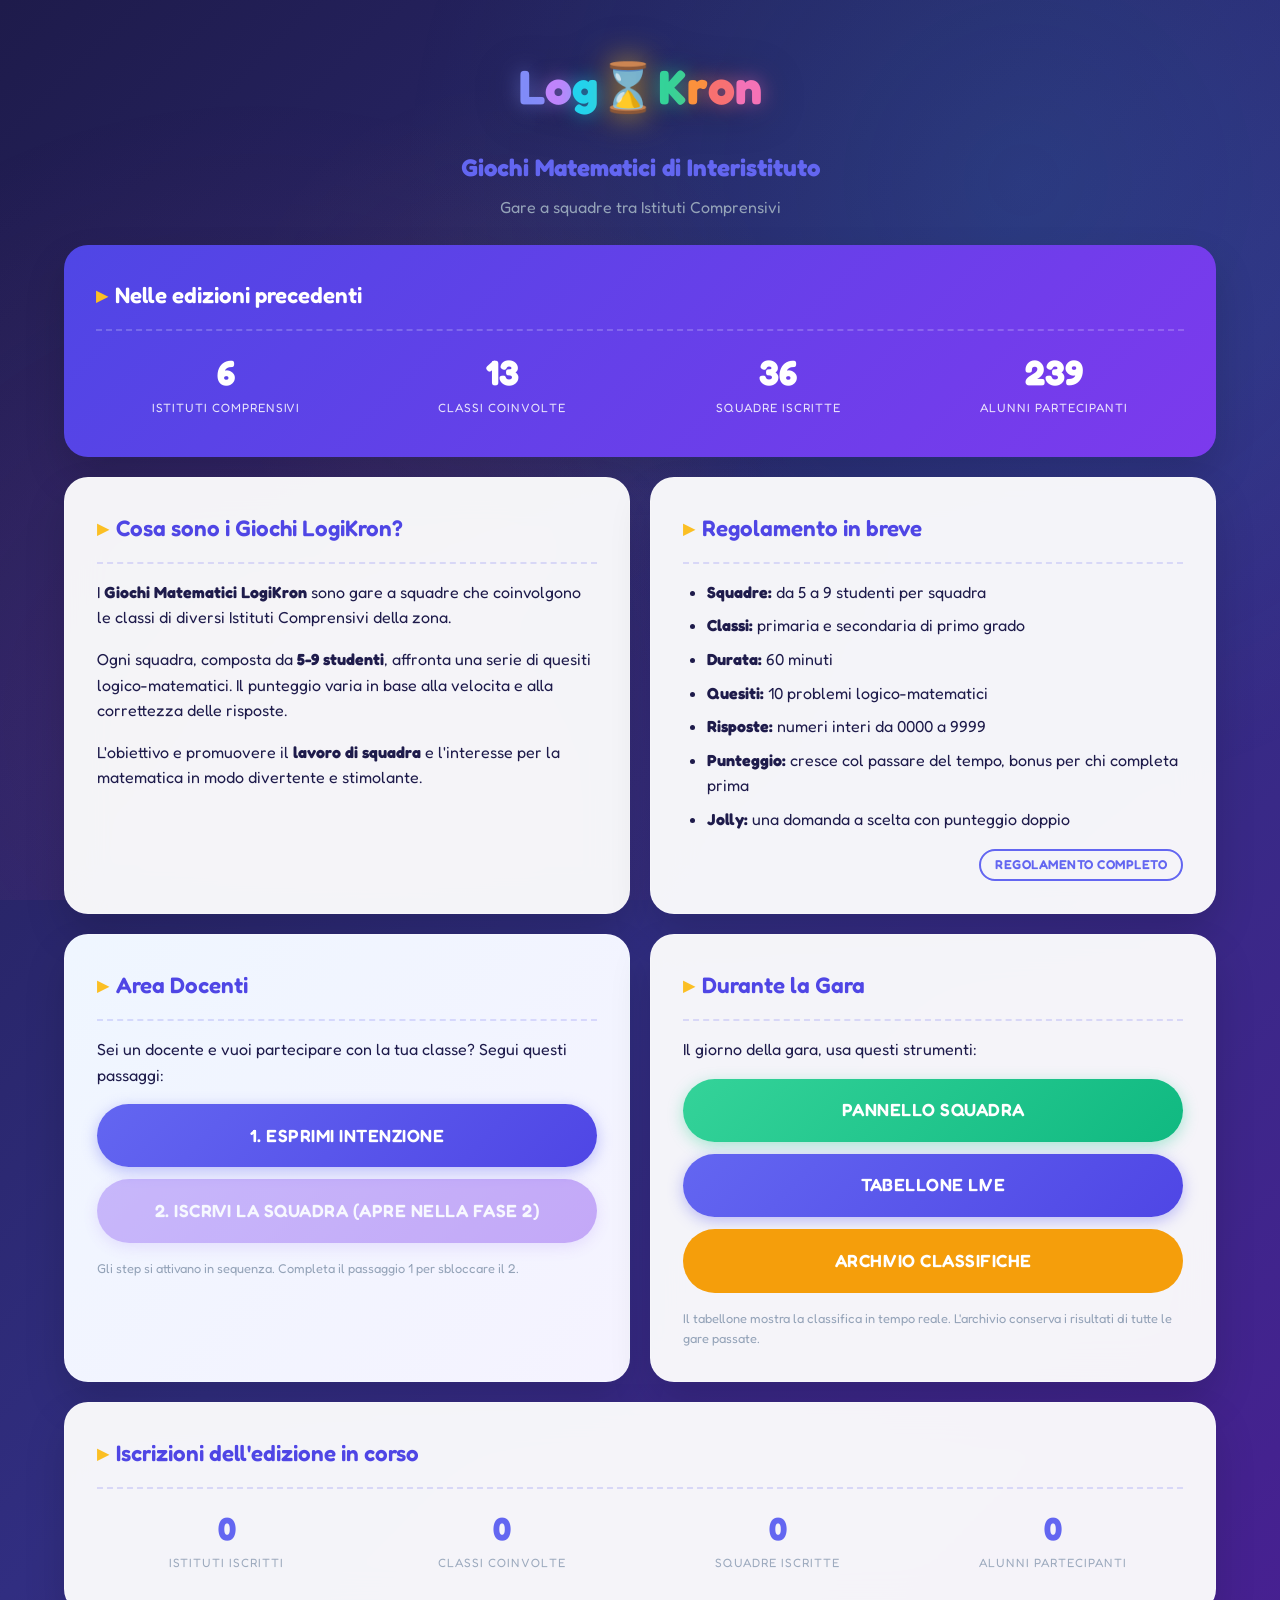
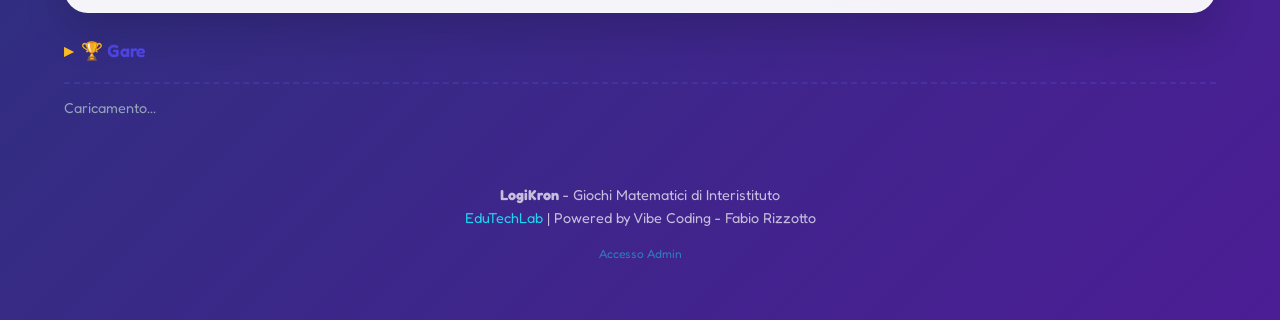
==== index.html @ 811813c0 "Initial commit: LogiKron v2 — migrazione Cloudflare Workers + D1 - Backend: Cloudflare Worker (logik" ====
<!DOCTYPE html>
<html lang="it">
<head>
  <meta charset="UTF-8">
  <meta name="viewport" content="width=device-width, initial-scale=1.0">
  <title>LogiKron - Giochi Matematici di Interistituto</title>
  <meta name="description" content="Piattaforma per le gare matematiche a squadre tra Istituti Comprensivi">
  <link rel="stylesheet" href="css/style.css">
  <link rel="manifest" href="manifest.json">
  <link rel="icon" type="image/png" sizes="192x192" href="assets/icon-192.png">
  <link rel="apple-touch-icon" href="assets/icon-192.png">
  <meta name="theme-color" content="#4f46e5">
  <script>if('serviceWorker' in navigator){navigator.serviceWorker.register('./sw.js');navigator.serviceWorker.addEventListener('message',e=>{if(e.data&&e.data.type==='SW_UPDATED')location.reload();});}</script>
  <style>
    .home-grid {
      display: grid;
      grid-template-columns: 1fr 1fr;
      gap: 1.25rem;
    }
    .home-grid .card { margin-bottom: 0; }
    .home-full { grid-column: 1 / -1; }

    /* Banner edizione precedente */
    .banner-prev {
      background: linear-gradient(135deg, #4f46e5, #7c3aed) !important;
      color: white !important;
      border: none;
      position: relative;
      overflow: hidden;
    }
    .banner-prev::before { display: none; }
    .banner-prev .card-title { color: white !important; }
    .banner-prev .card-title::before { color: #fbbf24; }
    .banner-prev .stat-num {
      font-size: 2.2rem;
      font-weight: 900;
      line-height: 1;
      margin-bottom: 0.2rem;
    }
    .banner-prev .stat-label {
      font-size: 0.75rem;
      opacity: 0.85;
    }

    /* Numeri anno corrente */
    .stats-current .stat-num {
      font-size: 2rem;
      font-weight: 900;
      color: var(--lk-primary);
      line-height: 1;
      margin-bottom: 0.2rem;
    }
    .stats-current .stat-label {
      font-size: 0.75rem;
      color: var(--lk-text-muted);
    }

    @media (max-width: 768px) {
      .home-grid {
        grid-template-columns: 1fr;
      }
    }
  </style>
</head>
<body>
  <div class="container">

    <!-- HEADER -->
    <header class="text-center">
      <div class="logo-container">
        <span class="logo-l">L</span>
        <span class="logo-o1">o</span>
        <span class="logo-g">g</span>
        <span class="logo-sand">&#8987;</span>
        <span class="logo-k">K</span>
        <span class="logo-r">r</span>
        <span class="logo-o2">o</span>
        <span class="logo-n">n</span>
      </div>
      <h1 class="mb-1" style="font-size: 1.5rem; color: var(--lk-primary);">
        Giochi Matematici di Interistituto
      </h1>
      <p class="text-muted">Gare a squadre tra Istituti Comprensivi</p>
    </header>

    <div class="home-grid mt-3">

      <!-- BANNER EDIZIONE PRECEDENTE (full width) -->
      <section class="card banner-prev home-full">
        <div class="card-header" style="border-bottom-color: rgba(255,255,255,0.2);">
          <h2 class="card-title">Nelle edizioni precedenti</h2>
        </div>
        <div style="display: grid; grid-template-columns: repeat(4, 1fr); gap: 1rem; text-align: center; padding: 0.5rem 0;">
          <div>
            <div class="stat-num" id="prevIstituti">6</div>
            <div class="stat-label">Istituti Comprensivi</div>
          </div>
          <div>
            <div class="stat-num" id="prevClassi">-</div>
            <div class="stat-label">Classi coinvolte</div>
          </div>
          <div>
            <div class="stat-num" id="prevSquadre">-</div>
            <div class="stat-label">Squadre iscritte</div>
          </div>
          <div>
            <div class="stat-num" id="prevAlunni">-</div>
            <div class="stat-label">Alunni partecipanti</div>
          </div>
        </div>
      </section>

      <!-- COLONNA SX: Cosa sono -->
      <section class="card">
        <div class="card-header">
          <h2 class="card-title">Cosa sono i Giochi LogiKron?</h2>
        </div>
        <p class="mb-2">
          I <strong>Giochi Matematici LogiKron</strong> sono gare a squadre che coinvolgono
          le classi di diversi Istituti Comprensivi della zona.
        </p>
        <p class="mb-2">
          Ogni squadra, composta da <strong>5-9 studenti</strong>, affronta una serie di
          quesiti logico-matematici. Il punteggio varia in base alla velocita e alla
          correttezza delle risposte.
        </p>
        <p>
          L'obiettivo e promuovere il <strong>lavoro di squadra</strong> e l'interesse
          per la matematica in modo divertente e stimolante.
        </p>
      </section>

      <!-- COLONNA DX: Regolamento -->
      <section class="card">
        <div class="card-header">
          <h2 class="card-title">Regolamento in breve</h2>
        </div>
        <ul style="padding-left: 1.5rem;">
          <li class="mb-1"><strong>Squadre:</strong> da 5 a 9 studenti per squadra</li>
          <li class="mb-1"><strong>Classi:</strong> primaria e secondaria di primo grado</li>
          <li class="mb-1"><strong>Durata:</strong> 60 minuti</li>
          <li class="mb-1"><strong>Quesiti:</strong> 10 problemi logico-matematici</li>
          <li class="mb-1"><strong>Risposte:</strong> numeri interi da 0000 a 9999</li>
          <li class="mb-1"><strong>Punteggio:</strong> cresce col passare del tempo, bonus per chi completa prima</li>
          <li><strong>Jolly:</strong> una domanda a scelta con punteggio doppio</li>
        </ul>
        <div class="mt-2" style="text-align: right;">
          <a href="regolamento.html" id="btnRegolamento" class="btn btn-outline" style="padding: 4px 14px; font-size: 0.8rem;" target="_blank">
            Regolamento completo
          </a>
        </div>
      </section>

      <!-- COLONNA SX: Area Docenti -->
      <section class="card" style="background: linear-gradient(135deg, #eff6ff, #f5f3ff);">
        <div class="card-header">
          <h2 class="card-title">Area Docenti</h2>
        </div>
        <p class="mb-2">
          Sei un docente e vuoi partecipare con la tua classe? Segui questi passaggi:
        </p>
        <div style="display: flex; flex-direction: column; gap: 0.75rem; margin-top: 0.75rem;">
          <a href="intenzioni.html" id="btnStep1" class="btn btn-primary btn-lg btn-block"
             style="opacity:0.4; pointer-events:none;">
            1. Esprimi Intenzione
          </a>
          <a href="iscrizioni.html" id="btnStep2" class="btn btn-secondary btn-lg btn-block"
             style="opacity:0.4; pointer-events:none;">
            2. Iscrivi la Squadra
          </a>
        </div>
        <p class="text-muted mt-2" style="font-size: 0.8rem;">
          Gli step si attivano in sequenza. Completa il passaggio 1 per sbloccare il 2.
        </p>
      </section>

      <!-- COLONNA DX: Durante la Gara -->
      <section class="card">
        <div class="card-header">
          <h2 class="card-title">Durante la Gara</h2>
        </div>
        <p class="mb-2">
          Il giorno della gara, usa questi strumenti:
        </p>
        <div style="display: flex; flex-direction: column; gap: 0.75rem; margin-top: 0.75rem;">
          <a href="gara.html" target="_blank" class="btn btn-success btn-lg btn-block">
            Pannello Squadra
          </a>
          <a href="tabellone.html" target="_blank" class="btn btn-primary btn-lg btn-block">
            Tabellone Live
          </a>
          <a href="archivio.html" target="_blank" class="btn btn-lg btn-block" style="margin-top: 0; background:#f59e0b; border-color:#f59e0b; color:white;">
            Archivio Classifiche
          </a>
        </div>
        <p class="text-muted mt-2" style="font-size: 0.8rem;">
          Il tabellone mostra la classifica in tempo reale. L'archivio conserva i risultati di tutte le gare passate.
        </p>
      </section>

      <!-- NUMERI EDIZIONE CORRENTE (full width) -->
      <section class="card stats-current home-full">
        <div class="card-header">
          <h2 class="card-title">Iscrizioni dell'edizione in corso</h2>
        </div>
        <div style="display: grid; grid-template-columns: repeat(4, 1fr); gap: 1rem; text-align: center; padding: 0.5rem 0;">
          <div>
            <div class="stat-num" id="numIstituti">0</div>
            <div class="stat-label">Istituti iscritti</div>
          </div>
          <div>
            <div class="stat-num" id="numClassi">0</div>
            <div class="stat-label">Classi coinvolte</div>
          </div>
          <div>
            <div class="stat-num" id="numSquadre">0</div>
            <div class="stat-label">Squadre iscritte</div>
          </div>
          <div>
            <div class="stat-num" id="numAlunni">0</div>
            <div class="stat-label">Alunni partecipanti</div>
          </div>
        </div>
      </section>

    </div>

    <!-- SEZIONE GARE -->
    <section class="mt-3">
      <div class="card-header" style="margin-bottom:0.75rem;">
        <h2 class="card-title" style="font-size:1.1rem;">🏆 Gare</h2>
      </div>
      <div id="sezioneGare">
        <p style="color:var(--lk-text-muted); font-size:0.9rem;">Caricamento...</p>
      </div>
    </section>

    <!-- FOOTER -->
    <footer class="footer">
      <p>
        <strong>LogiKron</strong> - Giochi Matematici di Interistituto<br>
        <a href="https://edutechlab.it" target="_blank">EduTechLab</a> |
        Powered by Vibe Coding - Fabio Rizzotto
      </p>
      <p style="margin-top: 0.75rem;">
        <a href="admin.html" style="font-size: 0.75rem; opacity: 0.5;">Accesso Admin</a>
      </p>
    </footer>

  </div>

  <script src="js/config.js"></script>
  <script src="js/api.js"></script>
  <script src="js/math-bg.js"></script>
  <script>
    // Popola totali storici: fallback immediato da config.js, poi aggiorna dal backend
    const storico = LOGIKRON_CONFIG.totaleStorico;
    if (storico) {
      document.getElementById('prevIstituti').textContent = storico.istituti || '-';
      document.getElementById('prevClassi').textContent = storico.classi || '-';
      document.getElementById('prevSquadre').textContent = storico.squadre || '-';
      document.getElementById('prevAlunni').textContent = storico.alunni || '-';
    }
    setTimeout(function() {
      lkApi(LOGIKRON_CONFIG.apiUrl, { action: 'getStoricoPublico' })
        .then(function(s) {
          if (s.edizioni > 0) {
            document.getElementById('prevIstituti').textContent = s.istituti;
            document.getElementById('prevClassi').textContent   = s.classi;
            document.getElementById('prevSquadre').textContent  = s.squadre;
            document.getElementById('prevAlunni').textContent   = s.alunni;
          }
        })
        .catch(function() {});
    }, 3000);

    const btn1 = document.getElementById('btnStep1');
    const btn2 = document.getElementById('btnStep2');

    function disabilita(btn, testo) {
      btn.style.opacity = '0.4';
      btn.style.pointerEvents = 'none';
      if (testo) btn.textContent = testo;
    }

    function abilita(btn) {
      btn.style.opacity = '';
      btn.style.pointerEvents = '';
    }

    function applicaFase(fase) {
      if (fase === 1) {
        abilita(btn1);
        disabilita(btn2, '2. Iscrivi la Squadra (apre nella Fase 2)');
      } else if (fase === 2) {
        disabilita(btn1, '1. Fase Intenzioni conclusa');
        abilita(btn2);
      } else if (fase < 1) {
        disabilita(btn1, '1. Esprimi Intenzione (non ancora aperta)');
        disabilita(btn2, '2. Iscrivi la Squadra');
      } else {
        // fase >= 3
        disabilita(btn1, '1. Fase Intenzioni conclusa');
        disabilita(btn2, '2. Iscrizioni chiuse');
      }
    }

    // Prima chiamata sveglia AS; le successive scaglionate per evitare cold-start multiplo
    lkApi(LOGIKRON_CONFIG.apiUrl, { action: 'getFase' })
      .then(r => applicaFase(r.fase))
      .catch(() => applicaFase(LOGIKRON_CONFIG.faseAttiva));

    // Contatori live edizione corrente (con ritardo per lasciar svegliare AS)
    setTimeout(function() {
      lkApi(LOGIKRON_CONFIG.apiUrl, { action: 'getStatIscrizioni' })
        .then(function(s) {
          document.getElementById('numIstituti').textContent = s.istituti > 0 ? s.istituti : '-';
          document.getElementById('numClassi').textContent   = s.classi   > 0 ? s.classi   : '-';
          document.getElementById('numSquadre').textContent  = s.squadre  > 0 ? s.squadre  : '-';
          document.getElementById('numAlunni').textContent   = s.alunni   > 0 ? s.alunni   : '-';
        })
        .catch(function() {});
    }, 1500);

    // Carica lista gare pubblica (scaglionata per evitare cold-start multiplo)
    setTimeout(function caricaGarePublic() {
      const div = document.getElementById('sezioneGare');
      lkApi(LOGIKRON_CONFIG.apiUrl, { action: 'getListaGare' })
        .then(function(gare) {
          if (!Array.isArray(gare) || gare.length === 0) {
            div.innerHTML = '<p style="color:var(--lk-text-muted); font-size:0.9rem;">Nessuna gara programmata al momento.</p>';
            return;
          }
          const stati = {
            preparazione: { label: 'Programmata', bg: '#fef3c7', col: '#92400e' },
            attiva:       { label: '🟢 IN CORSO', bg: '#d1fae5', col: '#065f46' },
            conclusa:     { label: 'Conclusa',    bg: '#f1f5f9', col: '#64748b' }
          };
          // Mostra gare attive prima, poi preparazione, poi concluse
          const ordine = { attiva: 0, preparazione: 1, conclusa: 2 };
          gare.sort(function(a, b) {
            return (ordine[a.stato] ?? 9) - (ordine[b.stato] ?? 9);
          });
          let html = '<div style="display:flex; flex-direction:column; gap:0.6rem;">';
          gare.forEach(function(g) {
            const s = stati[g.stato] || { label: g.stato, bg: '#f1f5f9', col: '#64748b' };
            const dataDisplay = g.dataGara ? g.dataGara.replace('T', ' ').substring(0, 16) : g.data;
            html += '<div style="display:flex; align-items:center; gap:0.75rem; padding:0.65rem 0.9rem; background:white; border:1px solid #e2e8f0; border-radius:10px; flex-wrap:wrap;">';
            html += '<span style="display:inline-block; padding:2px 10px; border-radius:9999px; font-size:0.72rem; font-weight:700; background:' + s.bg + '; color:' + s.col + ';">' + s.label + '</span>';
            html += '<span style="font-weight:600; font-size:0.9rem; flex:1; color:#1e293b;">' + _hesc(g.nome) + '</span>';
            html += '<span style="font-size:0.78rem; color:#94a3b8;">' + dataDisplay + '</span>';
            if (g.stato === 'attiva') {
              html += '<a href="gara.html" target="_blank" class="btn btn-primary" style="padding:4px 14px; font-size:0.82rem;">Entra →</a>';
            }
            html += '</div>';
          });
          html += '</div>';
          div.innerHTML = html;
        })
        .catch(function() {
          div.innerHTML = '<p style="color:var(--lk-text-muted); font-size:0.9rem;">Impossibile caricare le gare.</p>';
        });

      function _hesc(s) { return String(s||'').replace(/&/g,'&amp;').replace(/</g,'&lt;').replace(/>/g,'&gt;'); }
    }, 2500);
  </script>
</body>
</html>
---- css/style.css ----
/**
 * LOGIKRON - Stile "Game Arena"
 * =============================
 * Tema: Gara matematica, competizione, energia, divertimento
 * Target: Bambini scuola primaria + docenti
 */

/* ==========================================
   FONT IMPORT - Font più giocoso
   ========================================== */
@import url('https://fonts.googleapis.com/css2?family=Fredoka:wght@400;500;600;700&family=Space+Mono:wght@700&display=swap');

/* ==========================================
   VARIABILI - Palette vivace e energica
   ========================================== */
:root {
  /* Colori primari - Viola/Blu elettrico */
  --lk-primary: #6366f1;
  --lk-primary-dark: #4f46e5;
  --lk-primary-light: #a5b4fc;

  /* Accenti energici */
  --lk-accent-yellow: #fbbf24;
  --lk-accent-pink: #ec4899;
  --lk-accent-cyan: #22d3ee;
  --lk-accent-green: #34d399;
  --lk-accent-orange: #fb923c;

  /* Sfondo sfumato "arena" */
  --lk-bg-gradient: linear-gradient(135deg, #1e1b4b 0%, #312e81 50%, #4c1d95 100%);
  --lk-bg-light: #f0f9ff;

  /* Testi */
  --lk-text: #1e293b;
  --lk-text-dark: #1e1b4b;
  --lk-text-light: #f8fafc;
  --lk-text-muted: #94a3b8;

  /* Effetti */
  --lk-glow-primary: 0 0 30px rgba(99, 102, 241, 0.4);
  --lk-glow-yellow: 0 0 20px rgba(251, 191, 36, 0.5);
  --lk-shadow-card: 0 20px 40px rgba(0, 0, 0, 0.15);
  --lk-shadow-float: 0 10px 30px rgba(99, 102, 241, 0.3);

  /* Border radius - Più morbidi */
  --lk-radius-sm: 12px;
  --lk-radius-md: 16px;
  --lk-radius-lg: 24px;
  --lk-radius-xl: 32px;
  --lk-radius-full: 9999px;
}

/* ==========================================
   RESET E BASE
   ========================================== */
* {
  box-sizing: border-box;
  margin: 0;
  padding: 0;
}

body {
  font-family: 'Fredoka', sans-serif;
  background: var(--lk-bg-gradient);
  color: var(--lk-text-light);
  line-height: 1.6;
  min-height: 100vh;
  overflow-x: hidden;
}

/* Pattern geometrico di sfondo */
body::before {
  content: '';
  position: fixed;
  top: 0;
  left: 0;
  right: 0;
  bottom: 0;
  background-image:
    radial-gradient(circle at 20% 80%, rgba(236, 72, 153, 0.1) 0%, transparent 50%),
    radial-gradient(circle at 80% 20%, rgba(34, 211, 238, 0.1) 0%, transparent 50%),
    radial-gradient(circle at 40% 40%, rgba(251, 191, 36, 0.05) 0%, transparent 30%);
  pointer-events: none;
  z-index: 0;
}

/* Sfondo animato: simboli matematici fluttuanti (generato da js/math-bg.js) */
.math-bg-container {
  position: fixed;
  top: 0;
  left: 0;
  right: 0;
  bottom: 0;
  overflow: hidden;
  pointer-events: none;
  z-index: 0;
}

.math-bg-symbol {
  position: absolute;
  bottom: -50px;
  color: rgba(255, 255, 255, 0.04);
  font-family: 'Space Mono', 'Courier New', monospace;
  font-weight: 700;
  animation: mathFloat linear infinite;
}

@keyframes mathFloat {
  0% {
    transform: translateY(0) rotate(0deg);
    opacity: 0;
  }
  5% { opacity: 1; }
  95% { opacity: 1; }
  100% {
    transform: translateY(calc(-100vh - 100px)) rotate(360deg);
    opacity: 0;
  }
}

/* ==========================================
   LOGO LOGIKRON - Versione animata
   ========================================== */
.logo-container {
  display: flex;
  justify-content: center;
  align-items: center;
  font-size: 3rem;
  font-weight: 700;
  margin: 1.5rem 0;
  user-select: none;
  filter: drop-shadow(0 4px 20px rgba(0, 0, 0, 0.3));
}

.logo-container span {
  display: inline-block;
  transition: all 0.3s cubic-bezier(0.68, -0.55, 0.265, 1.55);
}

.logo-container:hover span {
  animation: bounce 0.5s ease;
}

.logo-container:hover span:nth-child(1) { animation-delay: 0s; }
.logo-container:hover span:nth-child(2) { animation-delay: 0.05s; }
.logo-container:hover span:nth-child(3) { animation-delay: 0.1s; }
.logo-container:hover span:nth-child(4) { animation-delay: 0.15s; }
.logo-container:hover span:nth-child(5) { animation-delay: 0.2s; }
.logo-container:hover span:nth-child(6) { animation-delay: 0.25s; }
.logo-container:hover span:nth-child(7) { animation-delay: 0.3s; }
.logo-container:hover span:nth-child(8) { animation-delay: 0.35s; }

@keyframes bounce {
  0%, 100% { transform: translateY(0); }
  50% { transform: translateY(-15px) scale(1.1); }
}

.logo-l { color: #818cf8; text-shadow: 0 0 20px rgba(129, 140, 248, 0.6); }
.logo-o1 { color: #c084fc; text-shadow: 0 0 20px rgba(192, 132, 252, 0.6); }
.logo-g { color: #22d3ee; text-shadow: 0 0 20px rgba(34, 211, 238, 0.6); }
.logo-sand {
  color: var(--lk-accent-yellow);
  text-shadow: 0 0 30px rgba(251, 191, 36, 0.8);
  animation: pulse-glow 2s ease-in-out infinite;
}
.logo-k { color: #34d399; text-shadow: 0 0 20px rgba(52, 211, 153, 0.6); }
.logo-r { color: #fb923c; text-shadow: 0 0 20px rgba(251, 146, 60, 0.6); }
.logo-o2 { color: #f87171; text-shadow: 0 0 20px rgba(248, 113, 113, 0.6); }
.logo-n { color: #f472b6; text-shadow: 0 0 20px rgba(244, 114, 182, 0.6); }

@keyframes pulse-glow {
  0%, 100% {
    transform: scale(1);
    filter: brightness(1);
  }
  50% {
    transform: scale(1.15) rotate(10deg);
    filter: brightness(1.3);
  }
}

/* ==========================================
   CONTAINER
   ========================================== */
.container {
  max-width: 1200px;
  margin: 0 auto;
  padding: 1.5rem;
  position: relative;
  z-index: 1;
}

.container-sm { max-width: 500px; }
.container-md { max-width: 700px; }

/* Su desktop le pagine si allargano: form e contenuti usano più spazio */
@media (min-width: 769px) {
  .container-sm { max-width: 860px; }
  .container-md { max-width: 1000px; }
}

/* ==========================================
   CARD - Stile Glass Morphism
   ========================================== */
.card {
  background: rgba(255, 255, 255, 0.95);
  backdrop-filter: blur(20px);
  border-radius: var(--lk-radius-lg);
  box-shadow: var(--lk-shadow-card);
  padding: 2rem;
  margin-bottom: 1.5rem;
  color: var(--lk-text-dark);
  border: 1px solid rgba(255, 255, 255, 0.2);
  transition: all 0.3s ease;
  position: relative;
  overflow: hidden;
}

.card::before {
  content: '';
  position: absolute;
  top: 0;
  left: 0;
  right: 0;
  height: 4px;
  background: linear-gradient(90deg,
    var(--lk-accent-pink),
    var(--lk-primary),
    var(--lk-accent-cyan),
    var(--lk-accent-green));
  opacity: 0;
  transition: opacity 0.3s ease;
}

.card:hover {
  transform: translateY(-5px);
  box-shadow: var(--lk-shadow-float);
}

.card:hover::before {
  opacity: 1;
}

.card-header {
  border-bottom: 2px dashed rgba(99, 102, 241, 0.2);
  padding-bottom: 1rem;
  margin-bottom: 1rem;
}

.card-title {
  font-size: 1.4rem;
  font-weight: 600;
  color: var(--lk-primary-dark);
  display: flex;
  align-items: center;
  gap: 0.5rem;
}

.card-title::before {
  content: '▸';
  color: var(--lk-accent-yellow);
}

/* ==========================================
   PULSANTI - Stile Arcade/Game
   ========================================== */
.btn {
  display: inline-flex;
  align-items: center;
  justify-content: center;
  gap: 0.5rem;
  padding: 0.875rem 1.75rem;
  border-radius: var(--lk-radius-full);
  font-family: 'Fredoka', sans-serif;
  font-size: 1rem;
  font-weight: 600;
  cursor: pointer;
  border: none;
  transition: all 0.2s cubic-bezier(0.68, -0.55, 0.265, 1.55);
  text-decoration: none;
  text-transform: uppercase;
  letter-spacing: 0.5px;
  position: relative;
  overflow: hidden;
}

.btn::after {
  content: '';
  position: absolute;
  top: 50%;
  left: 50%;
  width: 0;
  height: 0;
  background: rgba(255, 255, 255, 0.3);
  border-radius: 50%;
  transform: translate(-50%, -50%);
  transition: width 0.6s, height 0.6s;
}

.btn:active::after {
  width: 300px;
  height: 300px;
}

.btn-primary {
  background: linear-gradient(135deg, var(--lk-primary), var(--lk-primary-dark));
  color: white;
  box-shadow: 0 4px 15px rgba(99, 102, 241, 0.4);
}

.btn-primary:hover {
  transform: translateY(-3px) scale(1.02);
  box-shadow: 0 8px 25px rgba(99, 102, 241, 0.5);
}

.btn-secondary {
  background: linear-gradient(135deg, #8b5cf6, #7c3aed);
  color: white;
  box-shadow: 0 4px 15px rgba(139, 92, 246, 0.4);
}

.btn-success {
  background: linear-gradient(135deg, var(--lk-accent-green), #10b981);
  color: white;
  box-shadow: 0 4px 15px rgba(52, 211, 153, 0.4);
}

.btn-success:hover {
  transform: translateY(-3px) scale(1.02);
  box-shadow: 0 8px 25px rgba(52, 211, 153, 0.5);
}

.btn-danger {
  background: linear-gradient(135deg, #f87171, #ef4444);
  color: white;
  box-shadow: 0 4px 15px rgba(248, 113, 113, 0.4);
}

.btn-warning {
  background: linear-gradient(135deg, var(--lk-accent-yellow), var(--lk-accent-orange));
  color: var(--lk-text-dark);
  box-shadow: 0 4px 15px rgba(251, 191, 36, 0.4);
}

.btn-outline {
  background: transparent;
  border: 2px solid var(--lk-primary);
  color: var(--lk-primary);
}

.btn-outline:hover {
  background: var(--lk-primary);
  color: white;
  transform: translateY(-3px);
}

.btn-lg {
  padding: 1.1rem 2.2rem;
  font-size: 1.1rem;
}

.btn-block {
  width: 100%;
}

/* ==========================================
   FORM - Stile moderno e friendly
   ========================================== */
.form-group {
  margin-bottom: 1.25rem;
}

.form-label {
  display: block;
  font-weight: 500;
  margin-bottom: 0.5rem;
  color: var(--lk-text-dark);
  font-size: 0.95rem;
}

.form-control {
  width: 100%;
  padding: 0.875rem 1.25rem;
  border: 2px solid #e2e8f0;
  border-radius: var(--lk-radius-md);
  font-family: 'Fredoka', sans-serif;
  font-size: 1rem;
  transition: all 0.2s ease;
  background: white;
}

.form-control:focus {
  outline: none;
  border-color: var(--lk-primary);
  box-shadow: 0 0 0 4px rgba(99, 102, 241, 0.15);
}

.form-control::placeholder {
  color: #94a3b8;
}

.form-hint {
  color: var(--lk-text-muted);
  font-size: 0.85rem;
  margin-top: 0.375rem;
}

.form-error {
  color: #ef4444;
  font-size: 0.85rem;
  margin-top: 0.375rem;
  display: flex;
  align-items: center;
  gap: 0.25rem;
}

.form-error::before {
  content: '⚠';
}

/* ==========================================
   GRIGLIA ADMIN - Card interattive
   ========================================== */
.admin-grid {
  display: grid;
  grid-template-columns: repeat(auto-fit, minmax(260px, 1fr));
  gap: 1.25rem;
}

.admin-card {
  background: rgba(255, 255, 255, 0.95);
  border-radius: var(--lk-radius-lg);
  padding: 1.75rem;
  text-align: center;
  border: 2px solid transparent;
  transition: all 0.3s cubic-bezier(0.68, -0.55, 0.265, 1.55);
  color: var(--lk-text-dark);
  position: relative;
  overflow: hidden;
}

.admin-card::before {
  content: '';
  position: absolute;
  top: -50%;
  left: -50%;
  width: 200%;
  height: 200%;
  background: conic-gradient(
    transparent,
    rgba(99, 102, 241, 0.1),
    transparent 30%
  );
  animation: rotate 4s linear infinite;
  opacity: 0;
  transition: opacity 0.3s;
}

.admin-card:hover::before {
  opacity: 1;
}

@keyframes rotate {
  100% { transform: rotate(360deg); }
}

.admin-card:hover {
  transform: translateY(-8px) scale(1.02);
  border-color: var(--lk-primary);
  box-shadow: var(--lk-shadow-float);
}

.admin-card-icon {
  font-size: 3.5rem;
  margin-bottom: 1rem;
  filter: drop-shadow(0 4px 8px rgba(0, 0, 0, 0.1));
}

.admin-card-title {
  font-size: 1.2rem;
  font-weight: 600;
  margin-bottom: 0.5rem;
  color: var(--lk-primary-dark);
}

.admin-card-desc {
  color: var(--lk-text-muted);
  font-size: 0.9rem;
  margin-bottom: 1rem;
}

/* ==========================================
   BADGE E TAG
   ========================================== */
.badge {
  display: inline-flex;
  align-items: center;
  gap: 0.25rem;
  padding: 0.25rem 0.75rem;
  border-radius: var(--lk-radius-full);
  font-size: 0.75rem;
  font-weight: 600;
  text-transform: uppercase;
}

.badge-live {
  background: #ef4444;
  color: white;
  animation: pulse-badge 2s infinite;
}

.badge-live::before {
  content: '';
  width: 6px;
  height: 6px;
  background: white;
  border-radius: 50%;
}

@keyframes pulse-badge {
  0%, 100% { opacity: 1; }
  50% { opacity: 0.7; }
}

.phase-badge {
  padding: 0.25rem 0.75rem;
  border-radius: var(--lk-radius-full);
  font-size: 0.7rem;
  font-weight: 700;
}

.phase-1 { background: linear-gradient(135deg, #818cf8, #6366f1); color: white; }
.phase-2 { background: linear-gradient(135deg, #fbbf24, #f59e0b); color: #1e1b4b; }
.phase-3 { background: linear-gradient(135deg, #34d399, #10b981); color: white; }
.phase-4 { background: linear-gradient(135deg, #f472b6, #ec4899); color: white; }
.phase-5 { background: linear-gradient(135deg, #22d3ee, #06b6d4); color: #1e1b4b; }

/* ==========================================
   TIMER - Stile digitale arcade
   ========================================== */
.timer {
  font-family: 'Space Mono', monospace;
  font-size: 4rem;
  font-weight: 700;
  color: var(--lk-accent-yellow);
  text-shadow: var(--lk-glow-yellow);
  letter-spacing: 4px;
}

.timer-sm {
  font-size: 2rem;
}

/* ==========================================
   STATISTICHE
   ========================================== */
.stat-card {
  background: linear-gradient(135deg, var(--lk-primary), #8b5cf6);
  border-radius: var(--lk-radius-lg);
  padding: 1.5rem;
  text-align: center;
  color: white;
  position: relative;
  overflow: hidden;
}

.stat-card::before {
  content: '';
  position: absolute;
  top: -50%;
  right: -50%;
  width: 100%;
  height: 100%;
  background: radial-gradient(circle, rgba(255,255,255,0.1) 0%, transparent 70%);
}

.stat-value {
  font-size: 3rem;
  font-weight: 700;
  line-height: 1;
  text-shadow: 0 2px 10px rgba(0, 0, 0, 0.2);
}

.stat-label {
  font-size: 0.9rem;
  opacity: 0.9;
  margin-top: 0.5rem;
  text-transform: uppercase;
  letter-spacing: 1px;
}

/* ==========================================
   ALERT BOX
   ========================================== */
.alert {
  padding: 1rem 1.25rem;
  border-radius: var(--lk-radius-md);
  margin-bottom: 1rem;
  display: flex;
  align-items: flex-start;
  gap: 0.75rem;
}

.alert-info {
  background: linear-gradient(135deg, #dbeafe, #bfdbfe);
  border-left: 4px solid var(--lk-primary);
  color: #1e40af;
}

.alert-warning {
  background: linear-gradient(135deg, #fef3c7, #fde68a);
  border-left: 4px solid var(--lk-accent-yellow);
  color: #92400e;
}

.alert-success {
  background: linear-gradient(135deg, #d1fae5, #a7f3d0);
  border-left: 4px solid var(--lk-accent-green);
  color: #065f46;
}

.alert-danger {
  background: linear-gradient(135deg, #fee2e2, #fecaca);
  border-left: 4px solid #ef4444;
  color: #991b1b;
}

/* ==========================================
   TABELLONE GARA
   ========================================== */
.tabellone {
  overflow-x: auto;
  border-radius: var(--lk-radius-md);
}

.tabellone table {
  width: 100%;
  border-collapse: separate;
  border-spacing: 4px;
}

.tabellone th {
  background: linear-gradient(135deg, var(--lk-primary), var(--lk-primary-dark));
  color: white;
  padding: 0.75rem;
  font-weight: 600;
  border-radius: var(--lk-radius-sm);
  font-size: 0.85rem;
}

.tabellone td {
  padding: 0.625rem;
  text-align: center;
  border-radius: var(--lk-radius-sm);
  font-weight: 500;
  transition: all 0.2s ease;
}

.cell-correct {
  background: linear-gradient(135deg, var(--lk-accent-green), #10b981) !important;
  color: white;
  box-shadow: 0 2px 8px rgba(52, 211, 153, 0.3);
}

.cell-wrong {
  background: linear-gradient(135deg, #f87171, #ef4444) !important;
  color: white;
  box-shadow: 0 2px 8px rgba(248, 113, 113, 0.3);
}

.cell-pending {
  background: linear-gradient(135deg, #fef3c7, #fde68a);
  color: #92400e;
  animation: pulse 1.5s ease-in-out infinite;
}

.cell-empty {
  background: #f1f5f9;
  color: #94a3b8;
}

/* ==========================================
   FOOTER
   ========================================== */
.footer {
  text-align: center;
  padding: 2rem 1rem;
  color: rgba(255, 255, 255, 0.7);
  font-size: 0.9rem;
  margin-top: 2rem;
}

.footer a {
  color: var(--lk-accent-cyan);
  text-decoration: none;
  transition: color 0.2s;
}

.footer a:hover {
  color: var(--lk-accent-yellow);
}

/* ==========================================
   UTILITIES
   ========================================== */
.text-center { text-align: center; }
.text-muted { color: var(--lk-text-muted); }
.text-gradient {
  background: linear-gradient(135deg, var(--lk-primary), var(--lk-accent-pink));
  -webkit-background-clip: text;
  -webkit-text-fill-color: transparent;
  background-clip: text;
}
.mb-0 { margin-bottom: 0; }
.mb-1 { margin-bottom: 0.5rem; }
.mb-2 { margin-bottom: 1rem; }
.mb-3 { margin-bottom: 1.5rem; }
.mt-1 { margin-top: 0.5rem; }
.mt-2 { margin-top: 1rem; }
.mt-3 { margin-top: 1.5rem; }
.hidden { display: none !important; }

/* ==========================================
   RESPONSIVE
   ========================================== */
@media (max-width: 768px) {
  .logo-container {
    font-size: 2.2rem;
  }

  .container {
    padding: 1rem;
  }

  .card {
    padding: 1.25rem;
    border-radius: var(--lk-radius-md);
  }

  .timer {
    font-size: 2.5rem;
  }

  .admin-grid {
    grid-template-columns: 1fr;
  }

  .btn-lg {
    padding: 0.875rem 1.5rem;
    font-size: 1rem;
  }
}

/* ==========================================
   ANIMAZIONI EXTRA
   ========================================== */
@keyframes slideUp {
  from {
    opacity: 0;
    transform: translateY(30px);
  }
  to {
    opacity: 1;
    transform: translateY(0);
  }
}

.animate-slideUp {
  animation: slideUp 0.5s ease-out;
}

@keyframes fadeIn {
  from { opacity: 0; }
  to { opacity: 1; }
}

.animate-fadeIn {
  animation: fadeIn 0.3s ease-out;
}

/* Effetto "confetti" per vittoria */
@keyframes confetti {
  0% { transform: translateY(0) rotate(0deg); opacity: 1; }
  100% { transform: translateY(-500px) rotate(720deg); opacity: 0; }
}

.confetti-piece {
  position: fixed;
  width: 10px;
  height: 10px;
  background: var(--lk-accent-yellow);
  animation: confetti 3s ease-out forwards;
}
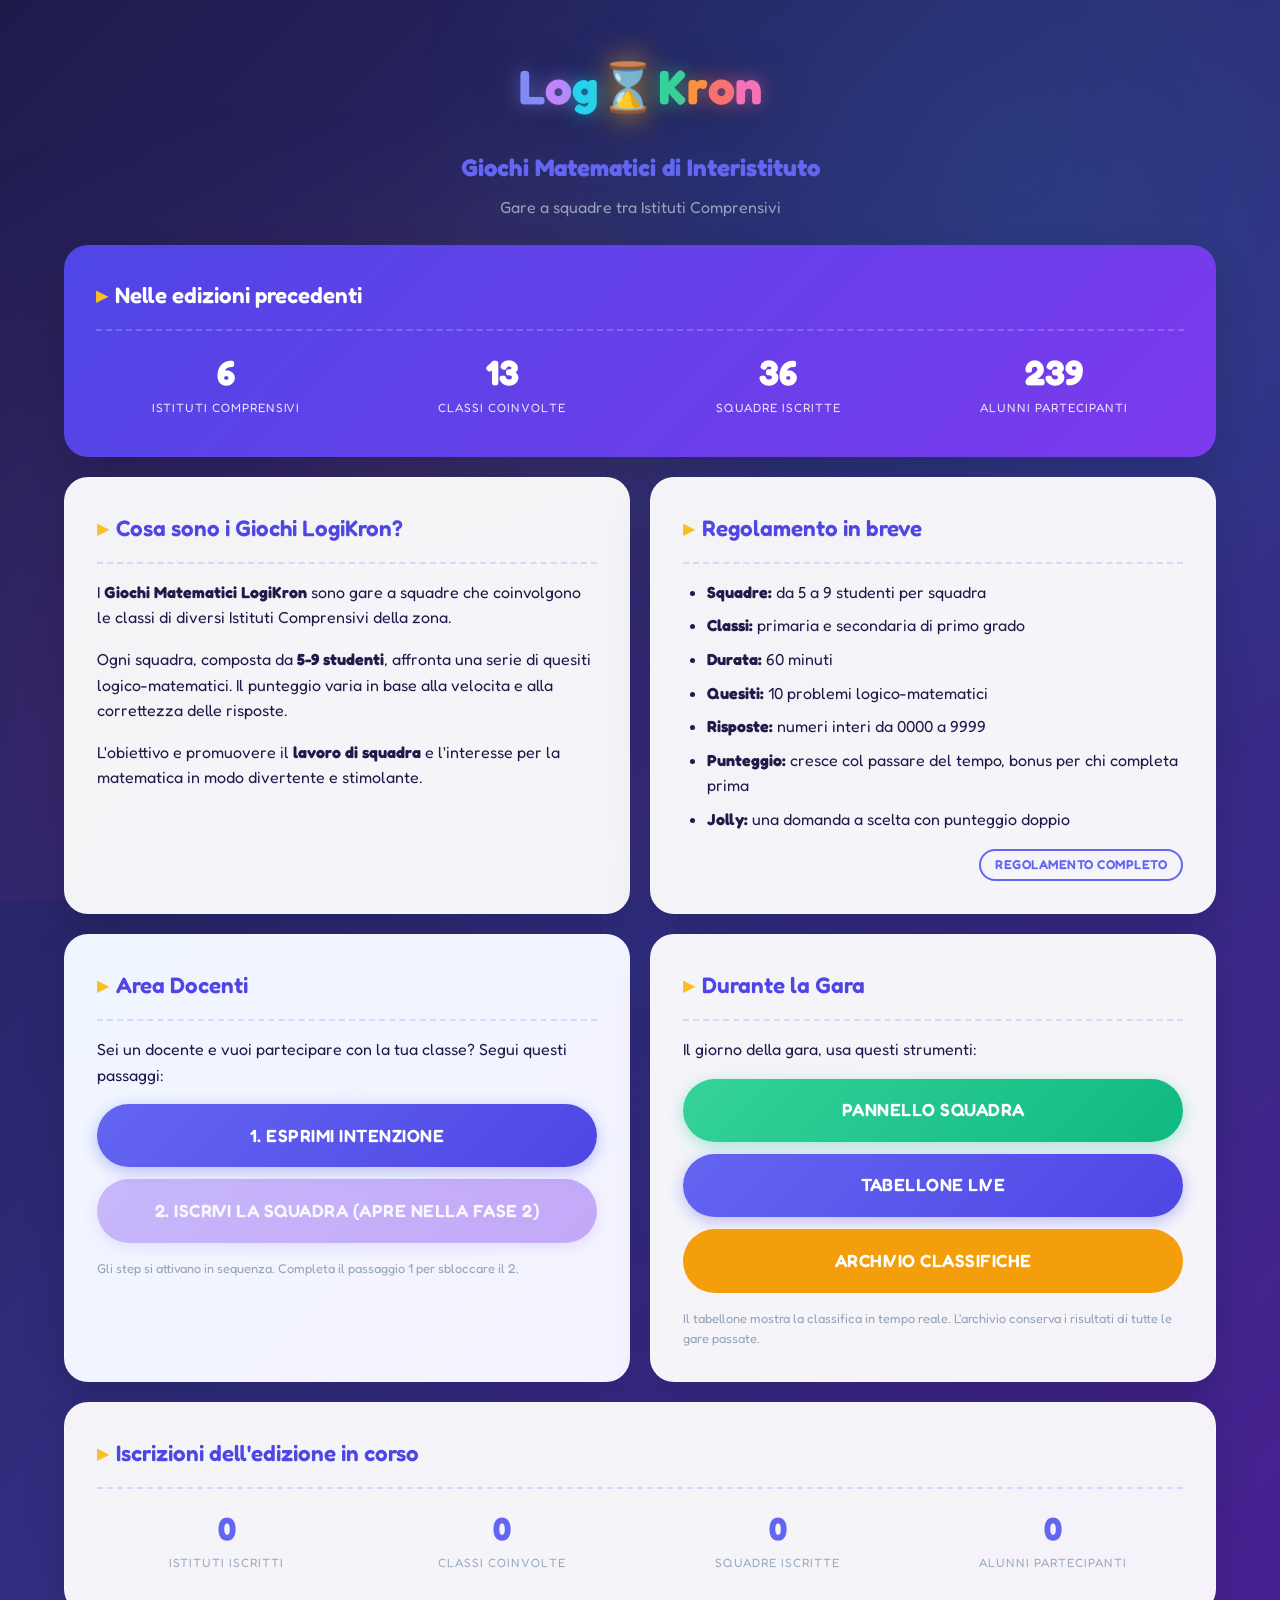
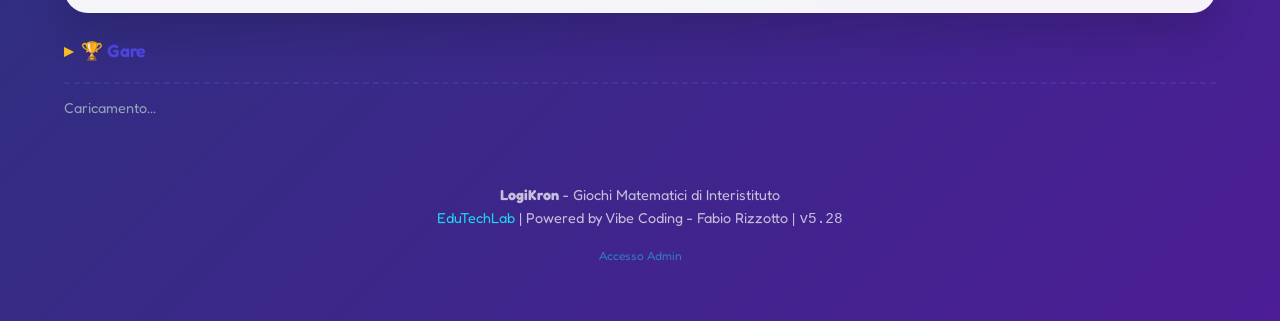
==== commit 9b22fd24: "Aggiungi versione app nel footer di tutte le pagine (v5.28) Versione definita in config.js (appVersi" ====
--- a/index.html
+++ b/index.html
@@ -240,7 +240,7 @@
       <p>
         <strong>LogiKron</strong> - Giochi Matematici di Interistituto<br>
         <a href="https://edutechlab.it" target="_blank">EduTechLab</a> |
-        Powered by Vibe Coding - Fabio Rizzotto
+        Powered by Vibe Coding - Fabio Rizzotto | <span class="lk-version" style="font-family:monospace;"></span>
       </p>
       <p style="margin-top: 0.75rem;">
         <a href="admin.html" style="font-size: 0.75rem; opacity: 0.5;">Accesso Admin</a>
